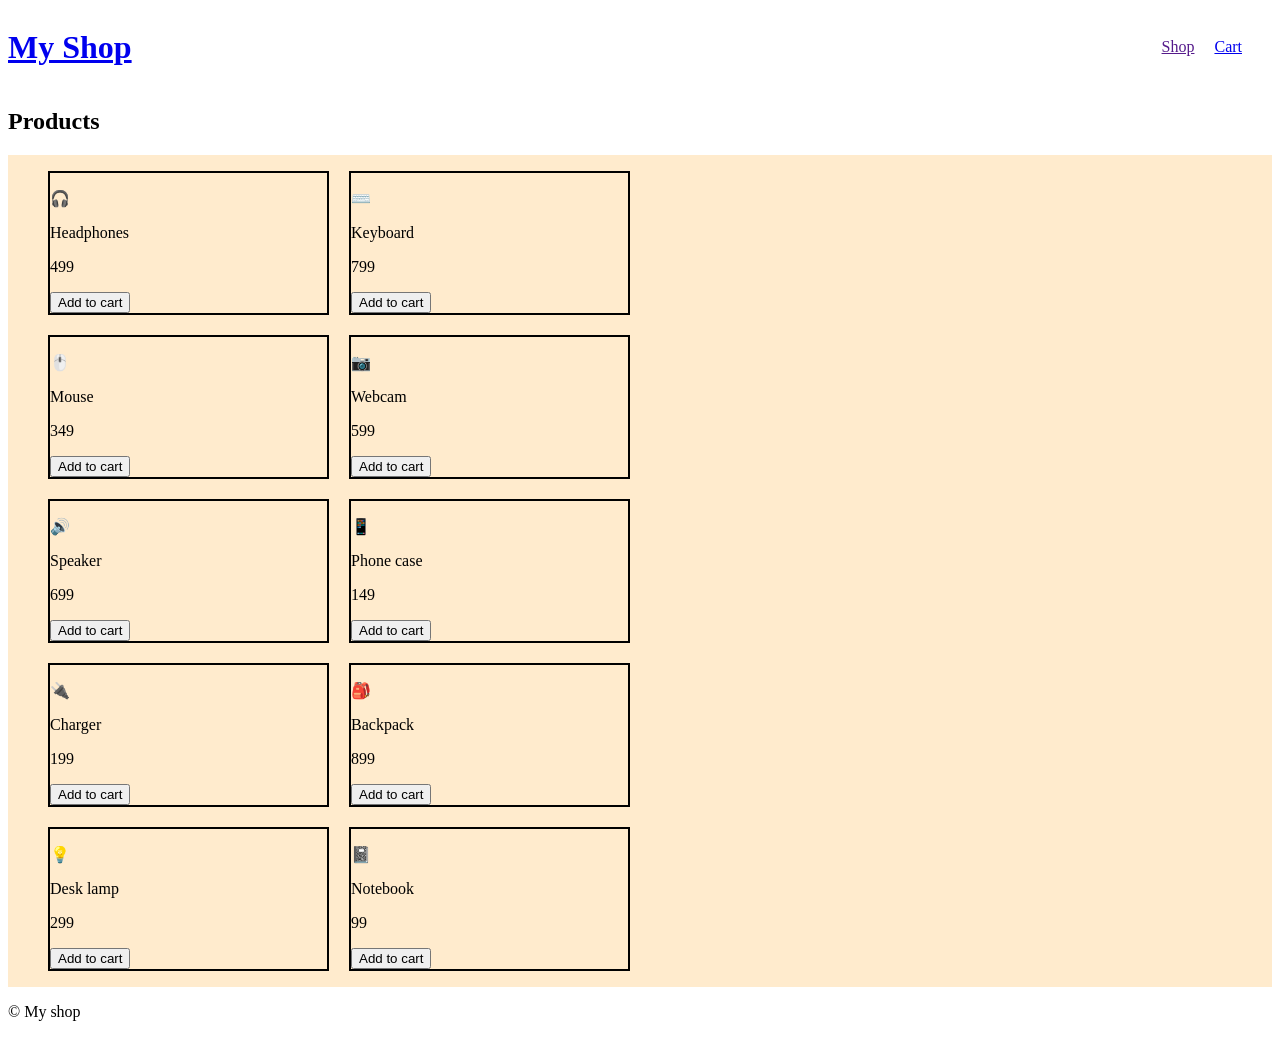
==== index.html @ ddc44851 "Added some CSS and some functionality" ====
<!DOCTYPE html>
<html lang="en">
<head>
    <meta charset="UTF-8">
    <script defer src="./script.js"></script>
    <link rel="stylesheet" href="./style.css">
    <meta name="viewport" content="width=device-width, initial-scale=1.0">
    <title>Document</title>
</head>
<body>

    <header id="header">
        <a href="./index.html"><h1 id="myShop">My Shop</h1></a>
        <nav id="nav">
            <a href="">Shop</a>
            <a href="#">Cart</a>
        </nav>

    </header>

    <main id="main">
        <h2>Products</h2>
        <div id="productsDiv">
        <ul id="products"></ul>

        </div>


    </main>

    <footer id="footer">

        <p id="copyright"> © My shop</p>


    </footer>
    
</body>
</html>
---- style.css ----
#header {
    display: flex;
    justify-content: space-between;
    
}
#nav {
    display: flex;
    gap: 20px;
    padding: 30px;
}
#products {
    list-style: none;
    display: grid;
    grid-template-columns: repeat(2, 1fr);
    gap: 20px
}

#productsDiv {
    background-color: blanchedalmond;
    display: grid;
    grid-template-columns: repeat(2, 1fr);
    gap: 20px

    
}

li {
    border: 2px solid black;
    
}
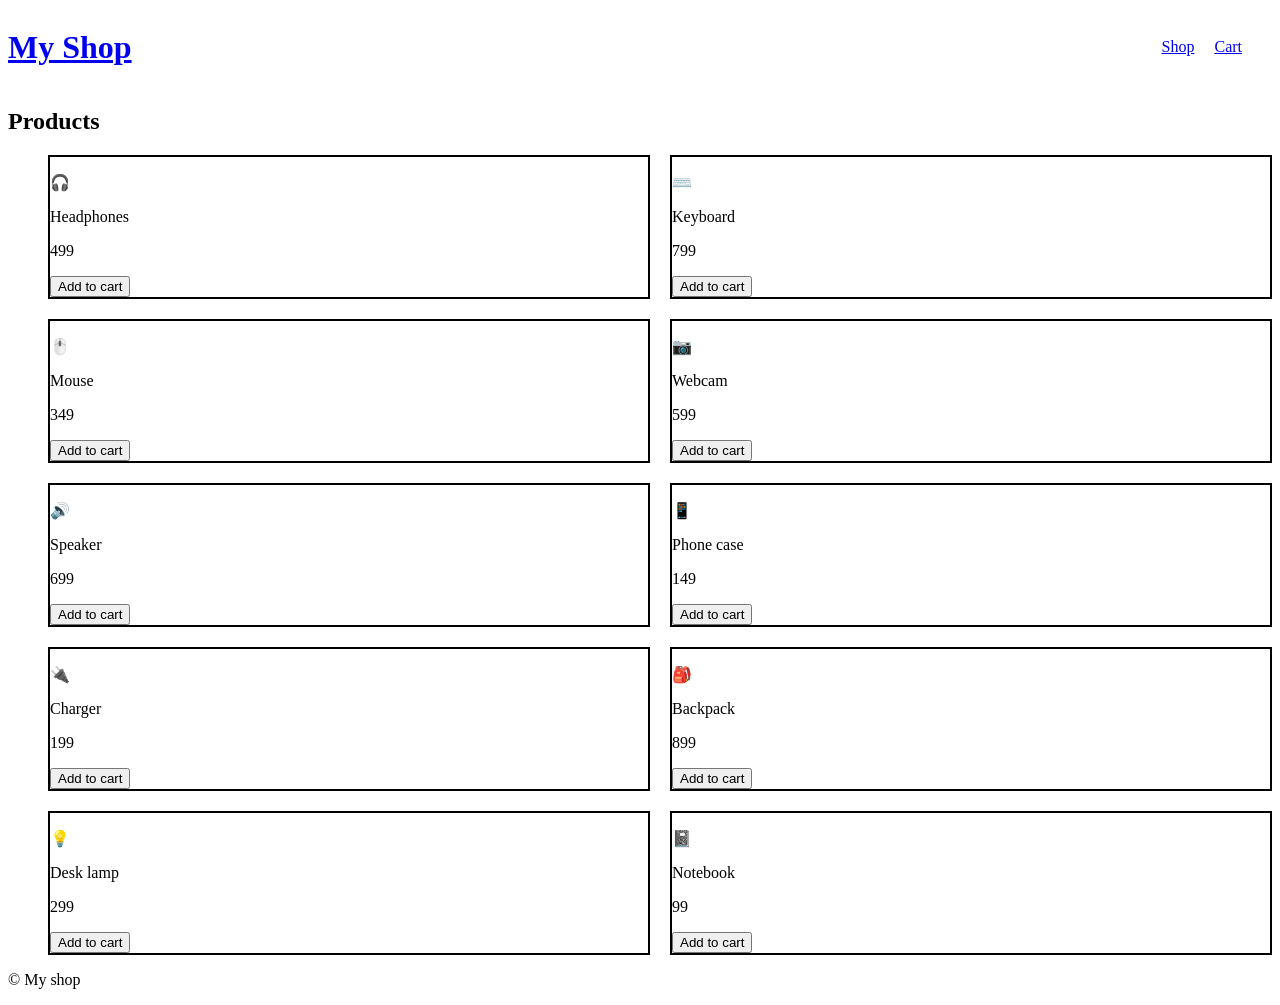
==== commit 454e6d65: "Added eventListener to button. Added cart.js functionality." ====
--- a/index.html
+++ b/index.html
@@ -5,15 +5,15 @@
     <script defer src="./script.js"></script>
     <link rel="stylesheet" href="./style.css">
     <meta name="viewport" content="width=device-width, initial-scale=1.0">
-    <title>Document</title>
+    <title>My Shop</title>
 </head>
 <body>
 
     <header id="header">
         <a href="./index.html"><h1 id="myShop">My Shop</h1></a>
         <nav id="nav">
-            <a href="">Shop</a>
-            <a href="#">Cart</a>
+            <a href="./index.html">Shop</a>
+            <a href="./cart.html">Cart</a>
         </nav>
 
     </header>
--- a/style.css
+++ b/style.css
@@ -13,16 +13,11 @@
     display: grid;
     grid-template-columns: repeat(2, 1fr);
     gap: 20px
+    
+    
 }
 
-#productsDiv {
-    background-color: blanchedalmond;
-    display: grid;
-    grid-template-columns: repeat(2, 1fr);
-    gap: 20px
 
-    
-}
 
 li {
     border: 2px solid black;
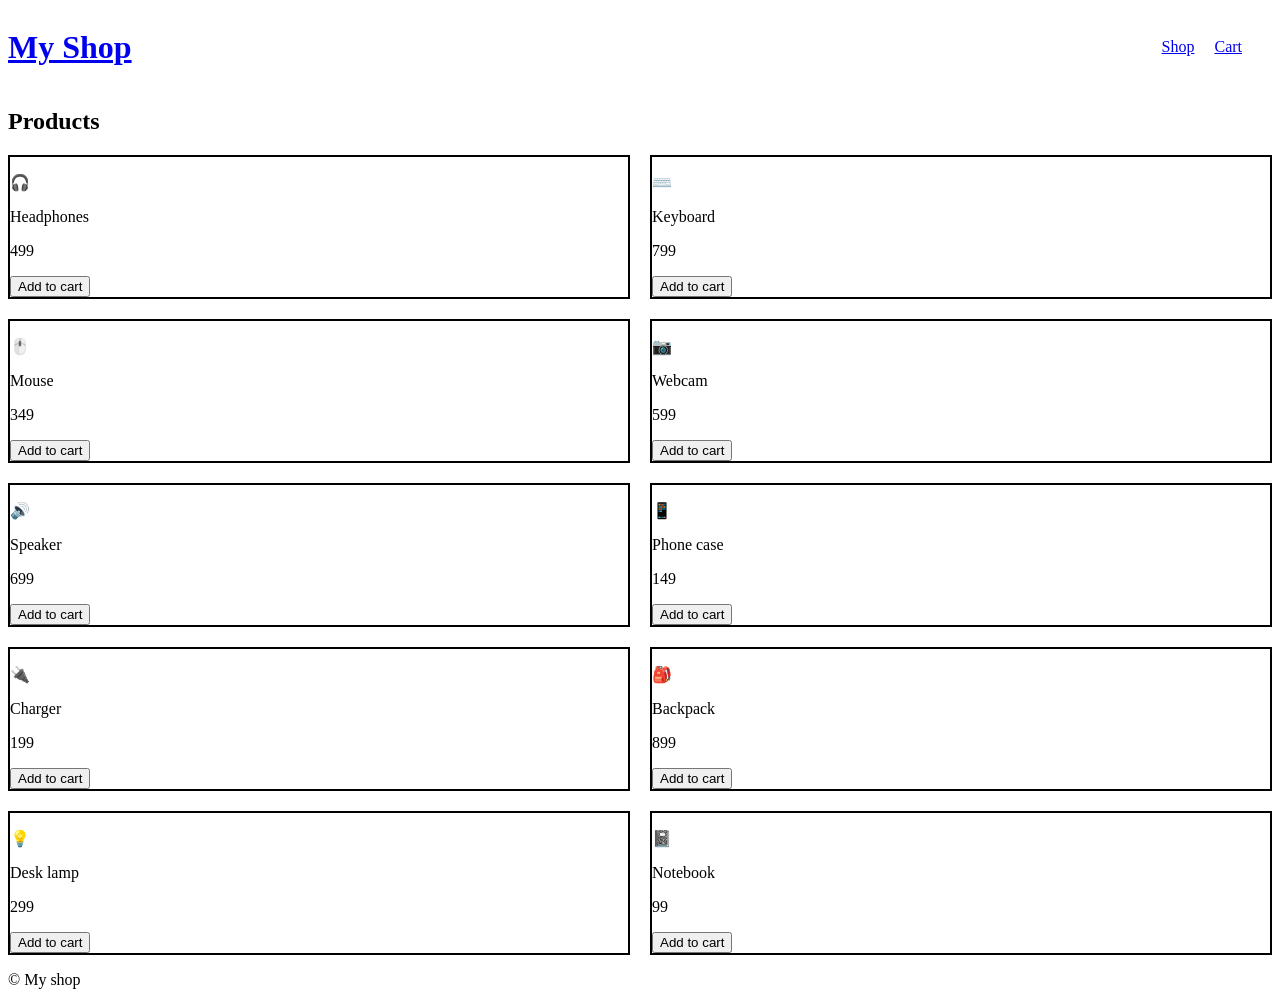
==== commit 0855ed77: "Small changes in format, added padding: 0 to #products" ====
--- a/index.html
+++ b/index.html
@@ -1,5 +1,6 @@
 <!DOCTYPE html>
 <html lang="en">
+
 <head>
     <meta charset="UTF-8">
     <script defer src="./script.js"></script>
@@ -7,10 +8,14 @@
     <meta name="viewport" content="width=device-width, initial-scale=1.0">
     <title>My Shop</title>
 </head>
+
 <body>
 
     <header id="header">
-        <a href="./index.html"><h1 id="myShop">My Shop</h1></a>
+        <a href="./index.html">
+            <h1 id="myShop">My Shop</h1>
+        </a>
+
         <nav id="nav">
             <a href="./index.html">Shop</a>
             <a href="./cart.html">Cart</a>
@@ -20,20 +25,16 @@
 
     <main id="main">
         <h2>Products</h2>
+        
         <div id="productsDiv">
-        <ul id="products"></ul>
-
+            <ul id="products"></ul>
         </div>
-
-
     </main>
 
     <footer id="footer">
+        <p id="copyright"> © My shop</p>
+    </footer>
 
-        <p id="copyright"> © My shop</p>
+</body>
 
-
-    </footer>
-    
-</body>
 </html>
--- a/style.css
+++ b/style.css
@@ -12,9 +12,8 @@
     list-style: none;
     display: grid;
     grid-template-columns: repeat(2, 1fr);
-    gap: 20px
-    
-    
+    gap: 20px;
+    padding: 0;    
 }
 
 
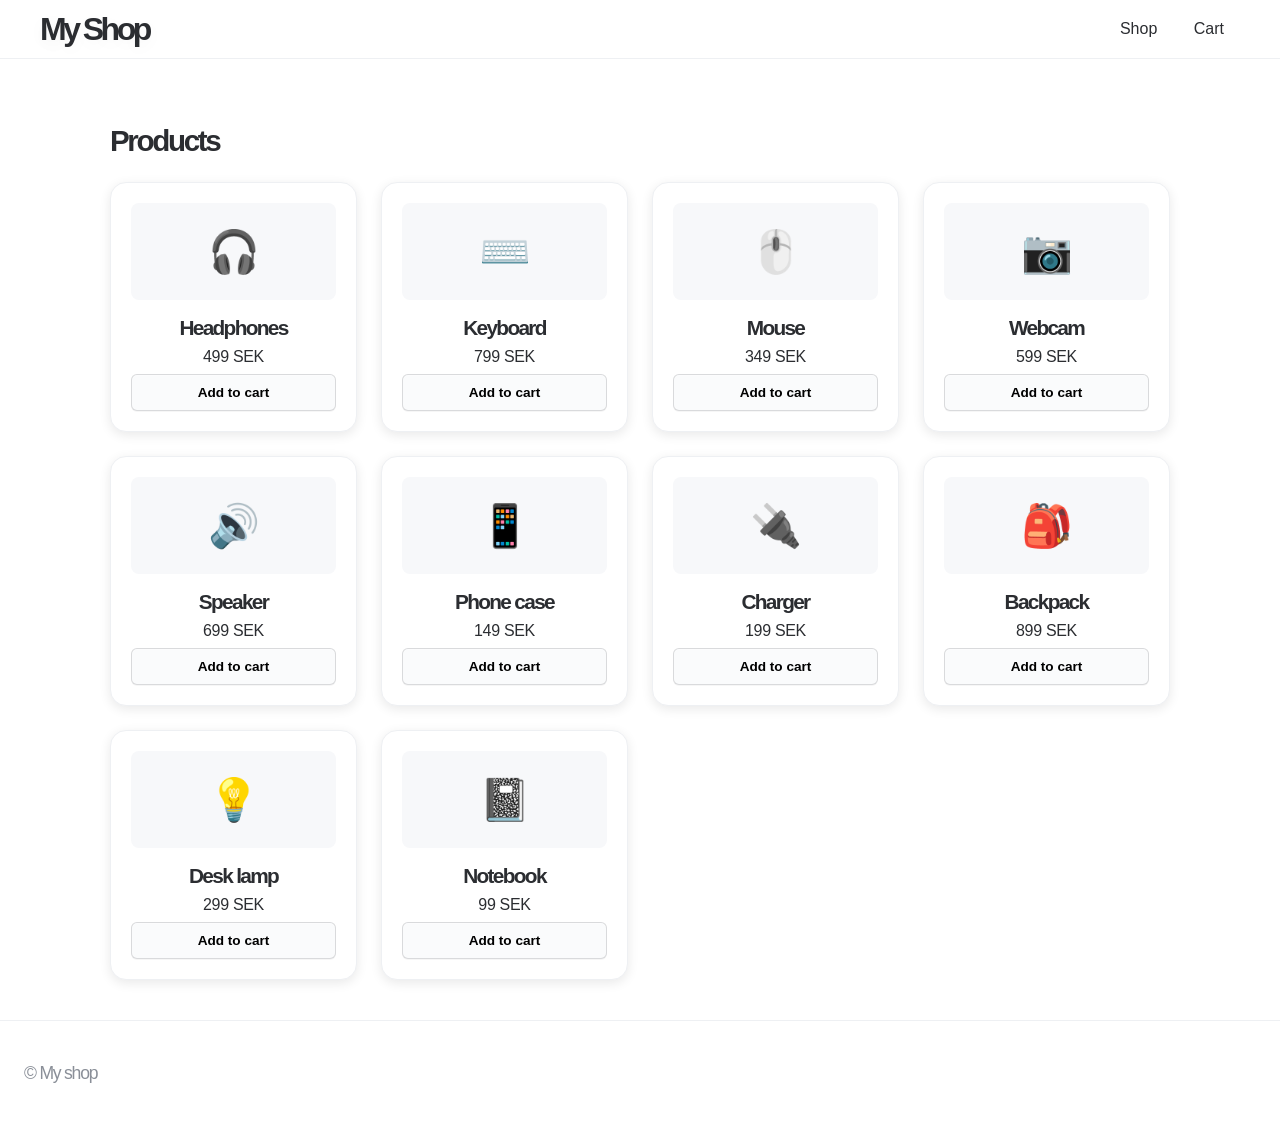
==== commit f9814714: "Applied css, fixed weird layout, added classes for the emojis, titles and prices" ====
--- a/index.html
+++ b/index.html
@@ -1,40 +1,34 @@
-<!DOCTYPE html>
+<!doctype html>
 <html lang="en">
+  <head>
+    <meta charset="UTF-8" />
+    <meta name="viewport" content="width=device-width, initial-scale=1.0" />
+    <title>My Shop</title>
+    <link rel="stylesheet" href="./style.css" />
+    <script defer src="./script.js"></script>
+  </head>
 
-<head>
-    <meta charset="UTF-8">
-    <script defer src="./script.js"></script>
-    <link rel="stylesheet" href="./style.css">
-    <meta name="viewport" content="width=device-width, initial-scale=1.0">
-    <title>My Shop</title>
-</head>
+  <body>
+    <header id="header">
+      <a href="./index.html">
+        <h1 id="myShop">My Shop</h1>
+      </a>
 
-<body>
-
-    <header id="header">
-        <a href="./index.html">
-            <h1 id="myShop">My Shop</h1>
-        </a>
-
-        <nav id="nav">
-            <a href="./index.html">Shop</a>
-            <a href="./cart.html">Cart</a>
-        </nav>
-
+      <nav id="nav">
+        <a href="./index.html">Shop</a>
+        <a href="./cart.html">Cart</a>
+      </nav>
     </header>
 
     <main id="main">
-        <h2>Products</h2>
-        
-        <div id="productsDiv">
-            <ul id="products"></ul>
-        </div>
+      <h2>Products</h2>
+
+      <div id="productsDiv">
+        <ul id="products"></ul>
+      </div>
     </main>
-
     <footer id="footer">
-        <p id="copyright"> © My shop</p>
+      <p id="copyright">© My shop</p>
     </footer>
-
-</body>
-
-</html>+  </body>
+</html>
--- a/style.css
+++ b/style.css
@@ -1,24 +1,207 @@
+:root {
+  --bg: #ffffff;
+  --surface: #ffffff;
+  --tint: #f7f8fa;
+  --text: #2b2d31;
+  --muted: #8a8f98;
+  --accent: #3b82f6;
+  --accent-hover: #2f6fe0;
+  --border: #eef0f3;
+  --radius: 16px;
+  --shadow: 0 1px 3px rgba(0, 0, 0, 0.04);
+  --shadow-hover: 0 10px 30px rgba(0, 0, 0, 0.06);
+}
+* {
+  box-sizing: border-box;
+}
+
+body {
+  margin: 0;
+  font-family: "Segoe Ui", Roboto, sans-serif;
+  background: var(--bg);
+  color: var(--text);
+
+  display: flex;
+  flex-direction: column;
+}
+
+a {
+  color: var(--text);
+  text-decoration: none;
+}
+
 #header {
-    display: flex;
-    justify-content: space-between;
-    
-}
+  display: flex;
+  justify-content: space-between;
+  align-items: center;
+  padding: 0 40px;
+  background: var(--surface);
+  border-bottom: 1px solid var(--border);
+  position: sticky;
+  top: 0;
+  z-index: 10;
+}
+
+#myShop {
+  margin: 0;
+  font-size: 2rem;
+  letter-spacing: -0.11em;
+  text-shadow:
+    rgba(17, 17, 26, 0.04) 0px 4px 16px,
+    rgba(17, 17, 26, 0.03) 0px 8px 32px;
+}
+
 #nav {
-    display: flex;
-    gap: 20px;
-    padding: 30px;
-}
+  margin: 0;
+  gap: 8px;
+  padding: 20px 0;
+}
+
+#nav a {
+  padding: 8px 16px;
+  border-radius: 10px;
+  font-weight: 500;
+  transition: background 0.3s;
+}
+#nav a:hover {
+  background: var(--tint);
+}
+
+#main {
+  flex: 1;
+  width: 100%;
+  max-width: 1100px;
+  margin: 0 auto;
+  padding: 40px 20px;
+}
+
+#main h2 {
+  font-size: 1.85rem;
+  letter-spacing: -0.08em;
+}
+
 #products {
-    list-style: none;
-    display: grid;
+  list-style: none;
+  padding: 0;
+  margin: 0;
+  display: grid;
+  grid-template-columns: repeat(auto-fill, minmax(240px, 1fr));
+  gap: 24px;
+}
+
+#products li {
+  background: var(--surface);
+  border: 1px solid var(--border);
+  border-radius: var(--radius);
+  box-shadow: rgba(0, 0, 0, 0.09) 0px 3px 12px;
+  padding: 20px;
+
+  display: flex;
+  flex-direction: column;
+  gap: 8px;
+  transition:
+    transform 0.2s,
+    box-shadow 0.2s;
+}
+
+#products li p {
+  margin: 0;
+}
+
+#products .emoji {
+  font-size: 2.6rem;
+  text-align: center;
+  padding: 24px;
+  background: var(--tint);
+  border-radius: 8px;
+  margin-bottom: 8px;
+}
+
+#products .name {
+  text-align: center;
+  font-size: 1.3rem;
+  font-weight: bold;
+  letter-spacing: -0.08em;
+}
+#products .price {
+  font-size: 1rem;
+  text-align: center;
+  letter-spacing: -0.02em;
+}
+#products button {
+  background-color: #fafbfc;
+  border: 1px solid rgba(27, 31, 35, 0.15);
+  border-radius: 6px;
+  box-shadow:
+    rgba(27, 31, 35, 0.04) 0 1px 0,
+    rgba(255, 255, 255, 0.25) 0 1px 0 inset;
+  color: var(-text);
+  cursor: pointer;
+  display: inline-block;
+  font-size: 0.85rem;
+  font-weight: bold;
+  padding: 10px;
+}
+#products button:hover {
+  transform: translateY(-0.5px);
+}
+
+#footer {
+  text-align: left;
+  padding: 24px;
+  border-top: 1px solid var(--border);
+  background: var(--surface);
+  color: var(--muted);
+  font-size: 1.1rem;
+  letter-spacing: -0.07em;
+}
+
+.cartSection {
+  margin: 0;
+  padding: 24px;
+  display: flex;
+  flex-direction: column;
+}
+
+#cartList {
+  margin: 0;
+  padding: 0;
+}
+
+#cartList li {
+  display: flex;
+  flex-direction: row;
+  justify-content: space-between;
+  padding: 5px;
+  align-items: center;
+  list-style-type: none;
+  border: 1px solid black;
+  border-radius: 12px;
+  margin-top: 15px;
+  box-shadow: rgba(99, 99, 99, 0.2) 0px 2px 8px 0px;
+}
+
+.cart-name {
+  font-size: 1.3rem;
+  margin: 0;
+  font-weight: bold;
+  letter-spacing: -0.03em;
+  padding-left: 5px;
+}
+.cart-price {
+  font-size: 1.15rem;
+  letter-spacing: -0.03em;
+  padding-right: 5px;
+}
+
+.total-sum {
+  font-size: 1.2rem;
+  margin-top: 1vh;
+  letter-spacing: -0.03em;
+}
+
+@media (max-width: 600px) {
+  #products {
     grid-template-columns: repeat(2, 1fr);
-    gap: 20px;
-    padding: 0;    
-}
-
-
-
-li {
-    border: 2px solid black;
-    
-}
+  }
+}
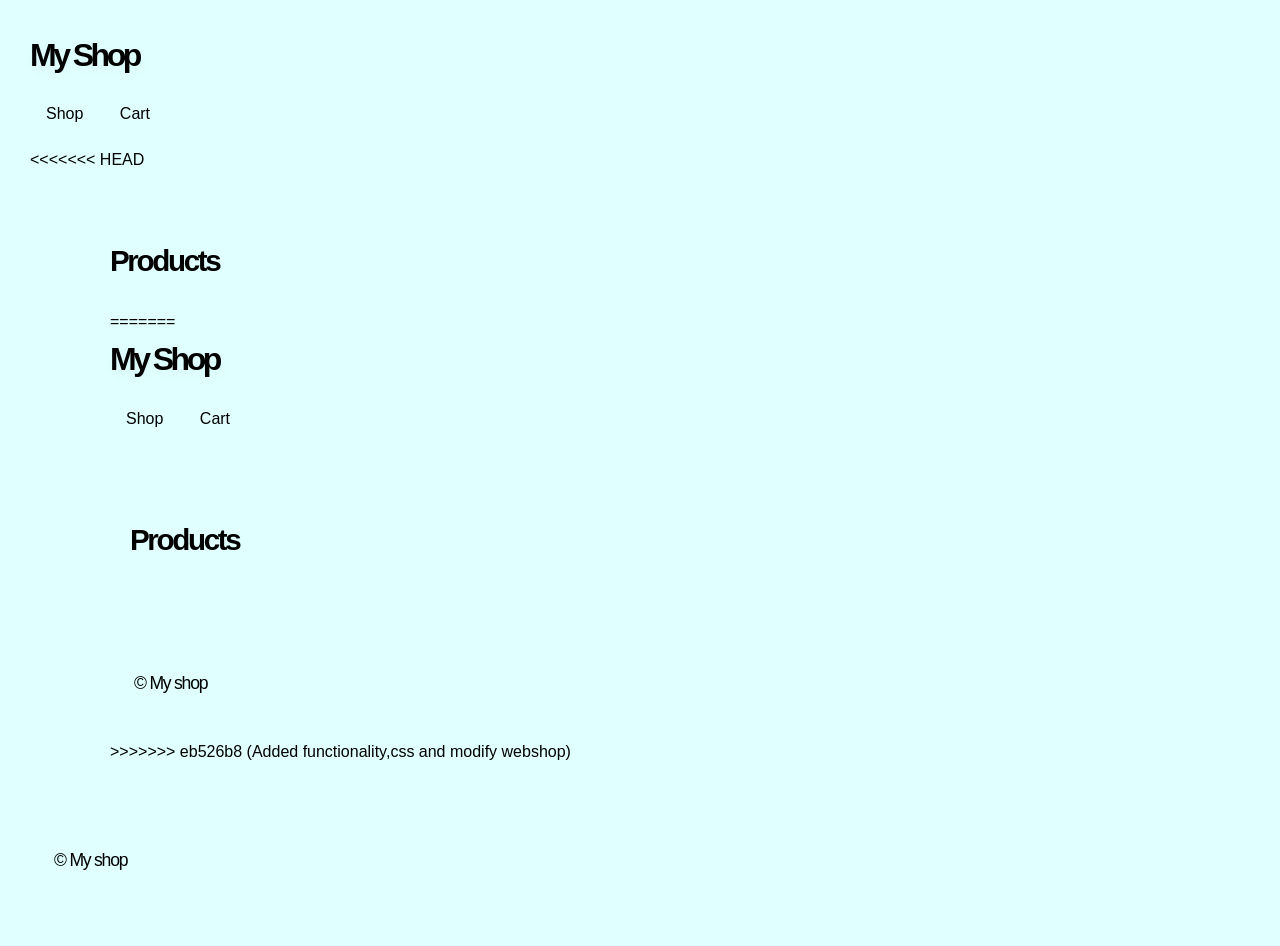
==== commit e7c69db4: "Add functionality and CSS" ====
--- a/index.html
+++ b/index.html
@@ -20,8 +20,36 @@
       </nav>
     </header>
 
+<<<<<<< HEAD
     <main id="main">
       <h2>Products</h2>
+=======
+    <header id="header">
+        <a href="./index.html">
+            <h1 id="myShop">My Shop</h1>
+        </a>
+
+        <nav id="nav">
+            <a href="./index.html">Shop</a>
+            <a href="./cart.html">Cart</a>
+        </nav>
+
+  </header>
+
+    <main id="main">
+        <h2>Products</h2>
+        
+        <div id="productsDiv">
+            <ul id="products"></ul>
+        </div>
+    </main>
+
+    <footer id="footer">
+        <p id="copyright"> © My shop</p>
+    </footer>
+
+</body>
+>>>>>>> eb526b8 (Added functionality,css and modify webshop)
 
       <div id="productsDiv">
         <ul id="products"></ul>
--- a/style.css
+++ b/style.css
@@ -1,3 +1,4 @@
+<<<<<<< HEAD
 :root {
   --bg: #ffffff;
   --surface: #ffffff;
@@ -30,6 +31,11 @@
   text-decoration: none;
 }
 
+=======
+* {
+  box-sizing: border-box;
+}
+>>>>>>> eb526b8 (Added functionality,css and modify webshop)
 #header {
   display: flex;
   justify-content: space-between;
@@ -203,5 +209,78 @@
 @media (max-width: 600px) {
   #products {
     grid-template-columns: repeat(2, 1fr);
+<<<<<<< HEAD
   }
-}
+=======
+    gap: 20px;
+    padding: 8px;
+    
+       
+}
+
+
+
+li {
+    border: 2px solid black;
+    border-radius: 5px;
+    text-align: center;
+    font-size: large;
+    background-color: white;
+    
+    
+    
+>>>>>>> eb526b8 (Added functionality,css and modify webshop)
+}
+
+body {
+  margin: 0;
+  padding: 30px;
+  font-family: "Segoe UI", Arial, sans-serif;
+  background-color: lightcyan;
+  line-height: 1.6;
+}
+
+#cartList {
+    list-style: none;
+    display: flex;
+    flex-direction: column;
+    gap: 20px;
+    padding: 0;    
+}
+
+.liCart{
+    color: red;
+    display: flex;
+    justify-content: space-between;
+}
+
+.emoji{
+    font-size: 50px;
+}
+.buttonAdd {
+    
+    background-color: blue;
+    color: white;
+    border-radius: 8px;
+    padding: 10px;
+    margin-left: 20px;
+    margin-bottom: 20px;
+    margin-right: 20px;
+}
+
+button {
+  background-color: blue;
+  color: white;
+  transition: background-color 0.3s ease;
+  border-radius: 8px;
+    
+}
+
+
+button:hover {
+  background-color: green;
+}
+
+.transition {
+    transition: 1.1s ease;
+}
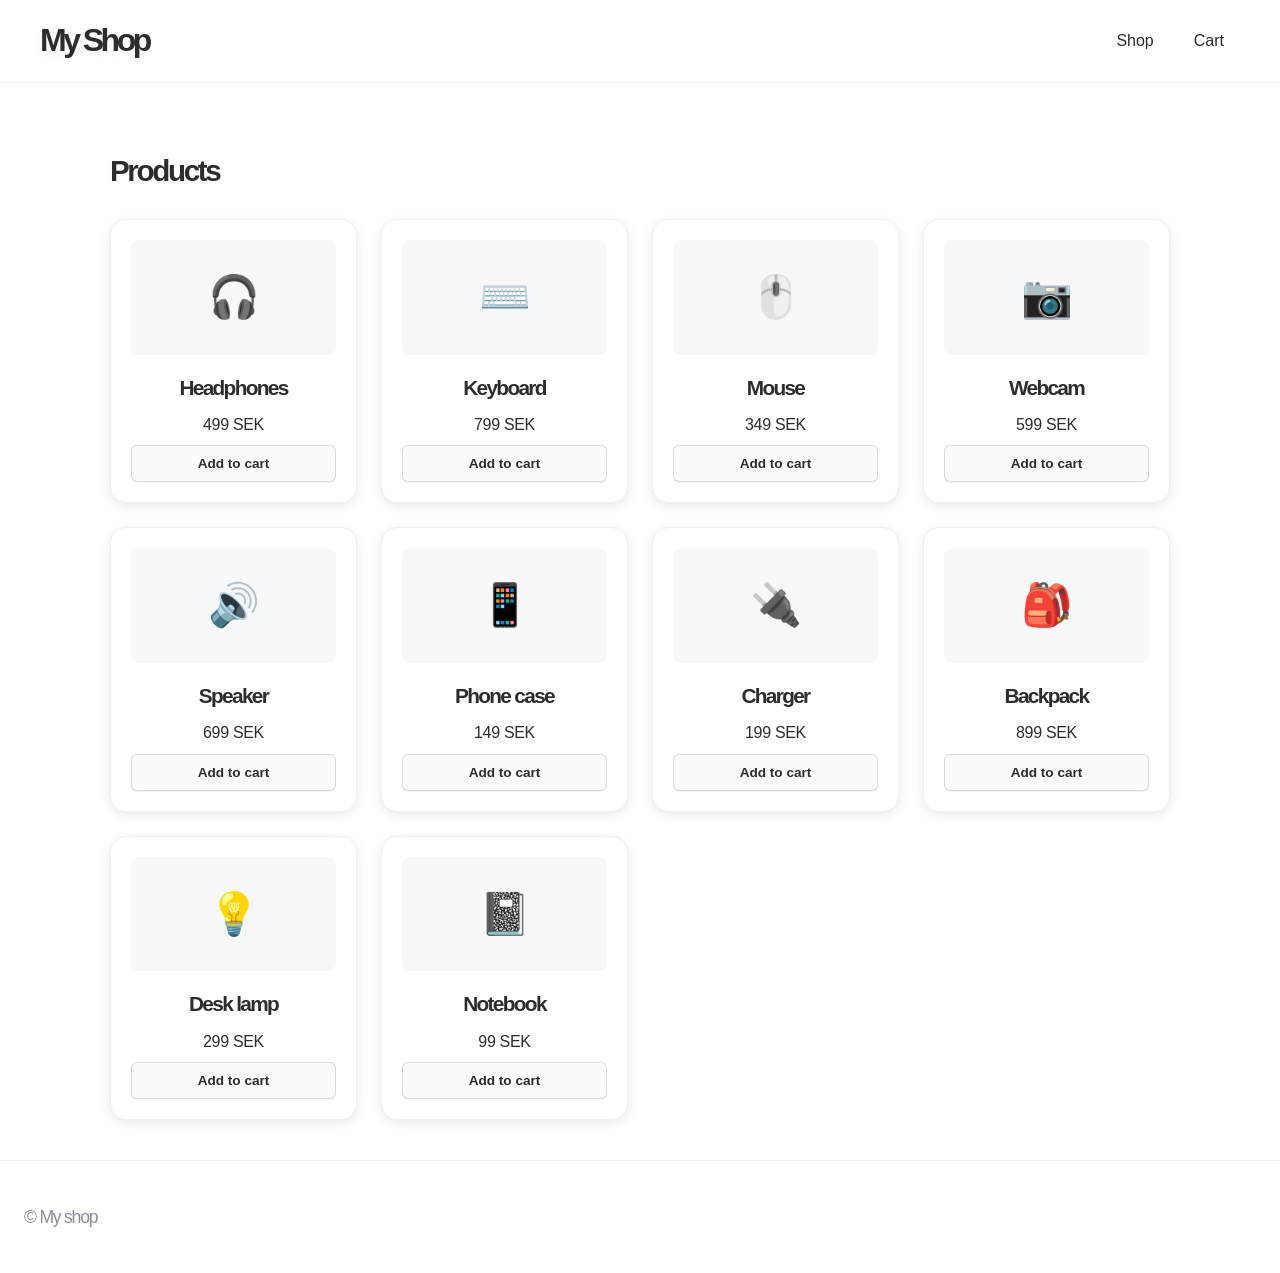
==== commit cb7c48ba: "Fixed merge conflicts" ====
--- a/index.html
+++ b/index.html
@@ -20,41 +20,14 @@
       </nav>
     </header>
 
-<<<<<<< HEAD
     <main id="main">
       <h2>Products</h2>
-=======
-    <header id="header">
-        <a href="./index.html">
-            <h1 id="myShop">My Shop</h1>
-        </a>
-
-        <nav id="nav">
-            <a href="./index.html">Shop</a>
-            <a href="./cart.html">Cart</a>
-        </nav>
-
-  </header>
-
-    <main id="main">
-        <h2>Products</h2>
-        
-        <div id="productsDiv">
-            <ul id="products"></ul>
-        </div>
-    </main>
-
-    <footer id="footer">
-        <p id="copyright"> © My shop</p>
-    </footer>
-
-</body>
->>>>>>> eb526b8 (Added functionality,css and modify webshop)
 
       <div id="productsDiv">
         <ul id="products"></ul>
       </div>
     </main>
+
     <footer id="footer">
       <p id="copyright">© My shop</p>
     </footer>
--- a/style.css
+++ b/style.css
@@ -1,4 +1,3 @@
-<<<<<<< HEAD
 :root {
   --bg: #ffffff;
   --surface: #ffffff;
@@ -12,13 +11,16 @@
   --shadow: 0 1px 3px rgba(0, 0, 0, 0.04);
   --shadow-hover: 0 10px 30px rgba(0, 0, 0, 0.06);
 }
+
 * {
   box-sizing: border-box;
 }
 
 body {
   margin: 0;
-  font-family: "Segoe Ui", Roboto, sans-serif;
+  min-height: 100vh;
+  font-family: "Segoe UI", Roboto, sans-serif;
+  line-height: 1.6;
   background: var(--bg);
   color: var(--text);
 
@@ -31,11 +33,6 @@
   text-decoration: none;
 }
 
-=======
-* {
-  box-sizing: border-box;
-}
->>>>>>> eb526b8 (Added functionality,css and modify webshop)
 #header {
   display: flex;
   justify-content: space-between;
@@ -58,6 +55,7 @@
 }
 
 #nav {
+  display: flex;
   margin: 0;
   gap: 8px;
   padding: 20px 0;
@@ -69,6 +67,7 @@
   font-weight: 500;
   transition: background 0.3s;
 }
+
 #nav a:hover {
   background: var(--tint);
 }
@@ -129,27 +128,34 @@
   font-weight: bold;
   letter-spacing: -0.08em;
 }
+
 #products .price {
   font-size: 1rem;
   text-align: center;
   letter-spacing: -0.02em;
 }
-#products button {
+
+#products .buttonAdd {
   background-color: #fafbfc;
   border: 1px solid rgba(27, 31, 35, 0.15);
   border-radius: 6px;
   box-shadow:
     rgba(27, 31, 35, 0.04) 0 1px 0,
     rgba(255, 255, 255, 0.25) 0 1px 0 inset;
-  color: var(-text);
+  color: var(--text);
   cursor: pointer;
   display: inline-block;
   font-size: 0.85rem;
   font-weight: bold;
   padding: 10px;
-}
-#products button:hover {
+  transition:
+    transform 0.2s,
+    background-color 0.3s;
+}
+
+#products .buttonAdd:hover {
   transform: translateY(-0.5px);
+  background-color: var(--tint);
 }
 
 #footer {
@@ -162,6 +168,7 @@
   letter-spacing: -0.07em;
 }
 
+/* Cart page */
 .cartSection {
   margin: 0;
   padding: 24px;
@@ -170,20 +177,23 @@
 }
 
 #cartList {
+  list-style: none;
   margin: 0;
   padding: 0;
-}
-
-#cartList li {
+  display: flex;
+  flex-direction: column;
+  gap: 15px;
+}
+
+#cartList li,
+.liCart {
   display: flex;
   flex-direction: row;
   justify-content: space-between;
+  align-items: center;
   padding: 5px;
-  align-items: center;
-  list-style-type: none;
-  border: 1px solid black;
+  border: 1px solid var(--border);
   border-radius: 12px;
-  margin-top: 15px;
   box-shadow: rgba(99, 99, 99, 0.2) 0px 2px 8px 0px;
 }
 
@@ -194,6 +204,7 @@
   letter-spacing: -0.03em;
   padding-left: 5px;
 }
+
 .cart-price {
   font-size: 1.15rem;
   letter-spacing: -0.03em;
@@ -207,80 +218,12 @@
 }
 
 @media (max-width: 600px) {
+  #header {
+    padding: 0 16px;
+  }
+
   #products {
     grid-template-columns: repeat(2, 1fr);
-<<<<<<< HEAD
+    gap: 16px;
   }
-=======
-    gap: 20px;
-    padding: 8px;
-    
-       
-}
-
-
-
-li {
-    border: 2px solid black;
-    border-radius: 5px;
-    text-align: center;
-    font-size: large;
-    background-color: white;
-    
-    
-    
->>>>>>> eb526b8 (Added functionality,css and modify webshop)
-}
-
-body {
-  margin: 0;
-  padding: 30px;
-  font-family: "Segoe UI", Arial, sans-serif;
-  background-color: lightcyan;
-  line-height: 1.6;
-}
-
-#cartList {
-    list-style: none;
-    display: flex;
-    flex-direction: column;
-    gap: 20px;
-    padding: 0;    
-}
-
-.liCart{
-    color: red;
-    display: flex;
-    justify-content: space-between;
-}
-
-.emoji{
-    font-size: 50px;
-}
-.buttonAdd {
-    
-    background-color: blue;
-    color: white;
-    border-radius: 8px;
-    padding: 10px;
-    margin-left: 20px;
-    margin-bottom: 20px;
-    margin-right: 20px;
-}
-
-button {
-  background-color: blue;
-  color: white;
-  transition: background-color 0.3s ease;
-  border-radius: 8px;
-    
-}
-
-
-button:hover {
-  background-color: green;
-}
-
-.transition {
-    transition: 1.1s ease;
-}+}
